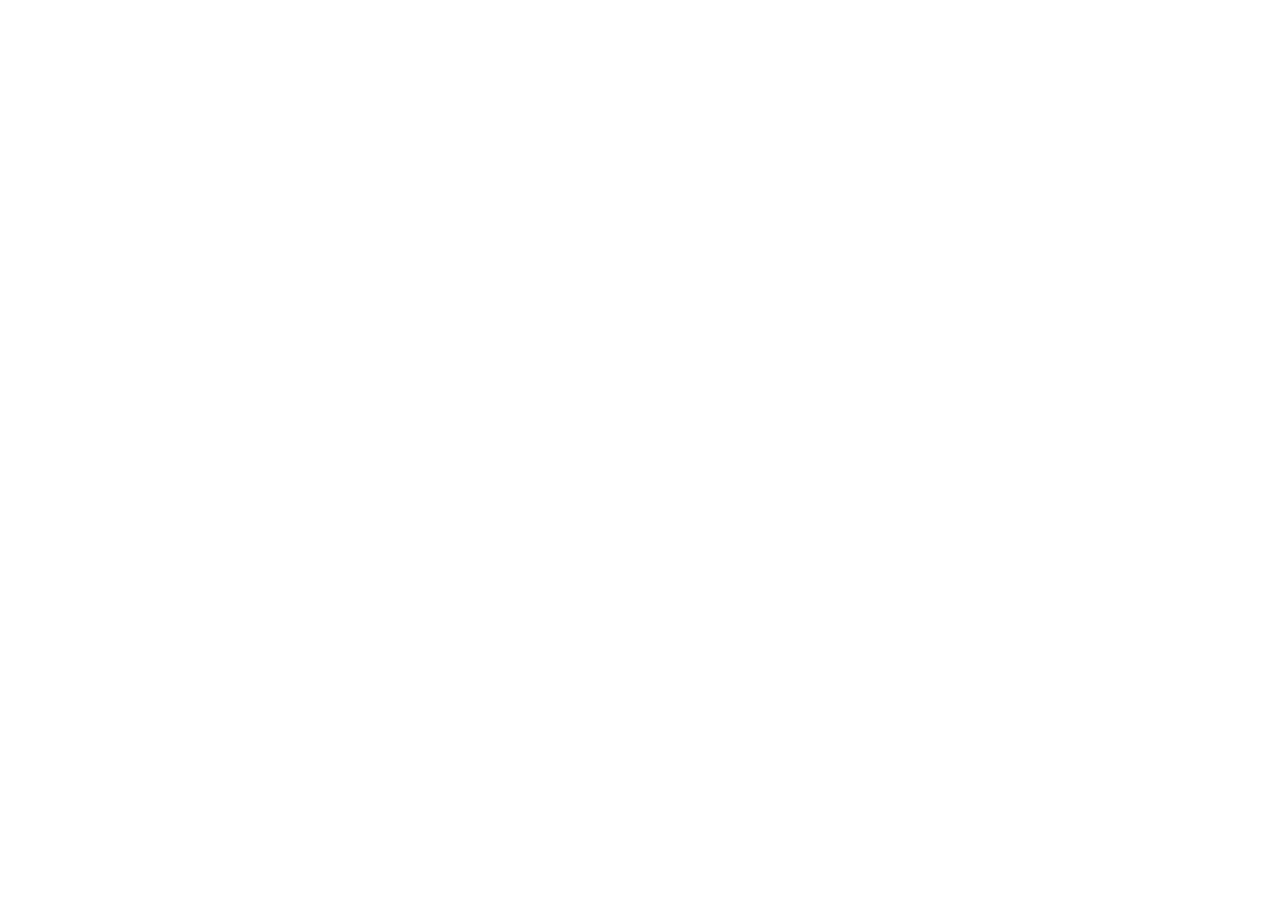
==== Tarefa - 02/index.html @ 801992ba "0.0.0 - Iniciar projeto" ====
<!DOCTYPE html>
 <html lang="en">
 <head>
    <meta charset="UTF-8">
    <meta name="viewport" content="width=device-width, initial-scale=1.0">
    <title>Document</title>
 </head>
 <body>
    
 </body>
 </html>
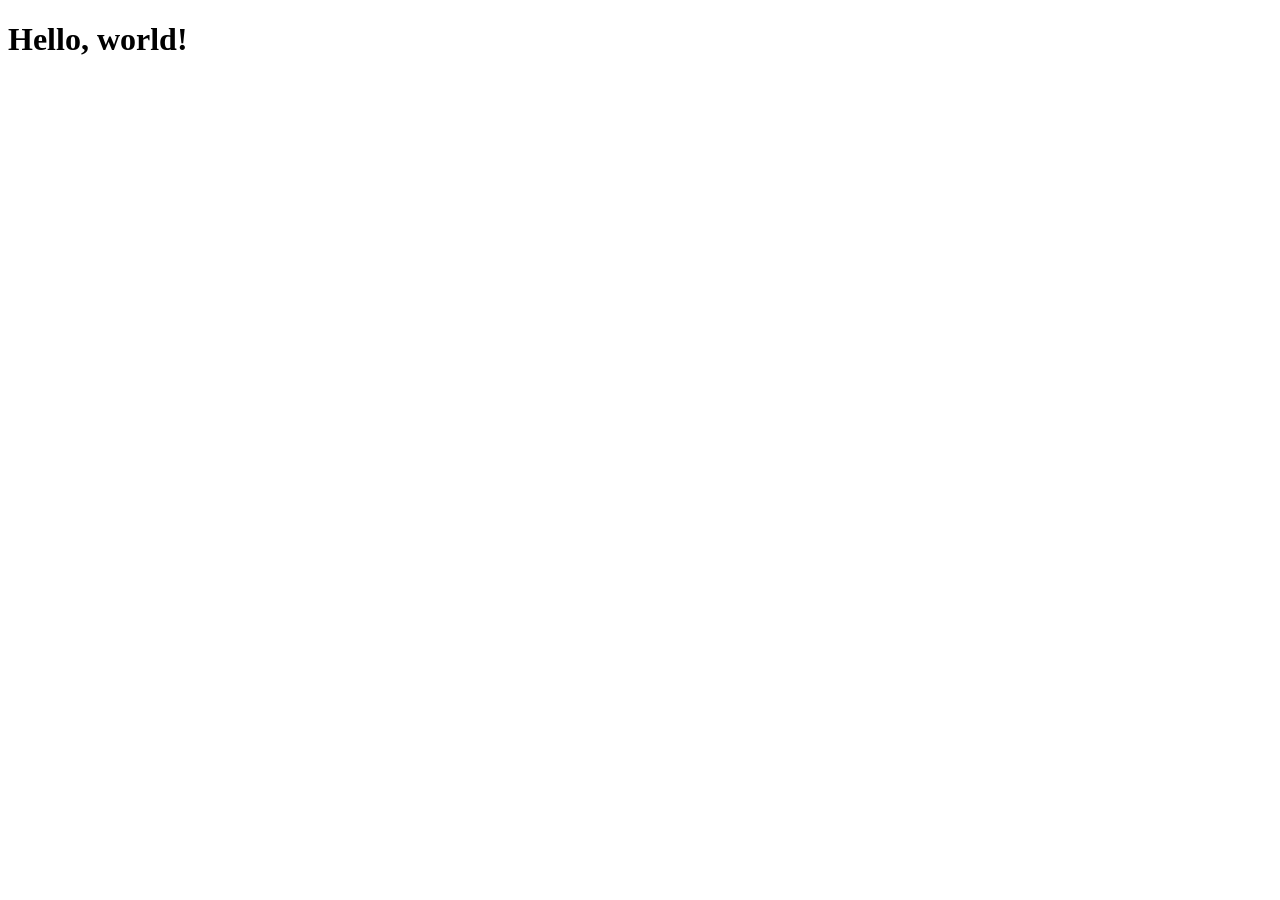
==== commit 2976fe41: "0.0.3 - Primeiro título" ====
--- a/Tarefa - 02/index.html
+++ b/Tarefa - 02/index.html
@@ -6,6 +6,6 @@
     <title>Document</title>
  </head>
  <body>
-    
+    <h1>Hello, world!</h1>
  </body>
  </html>
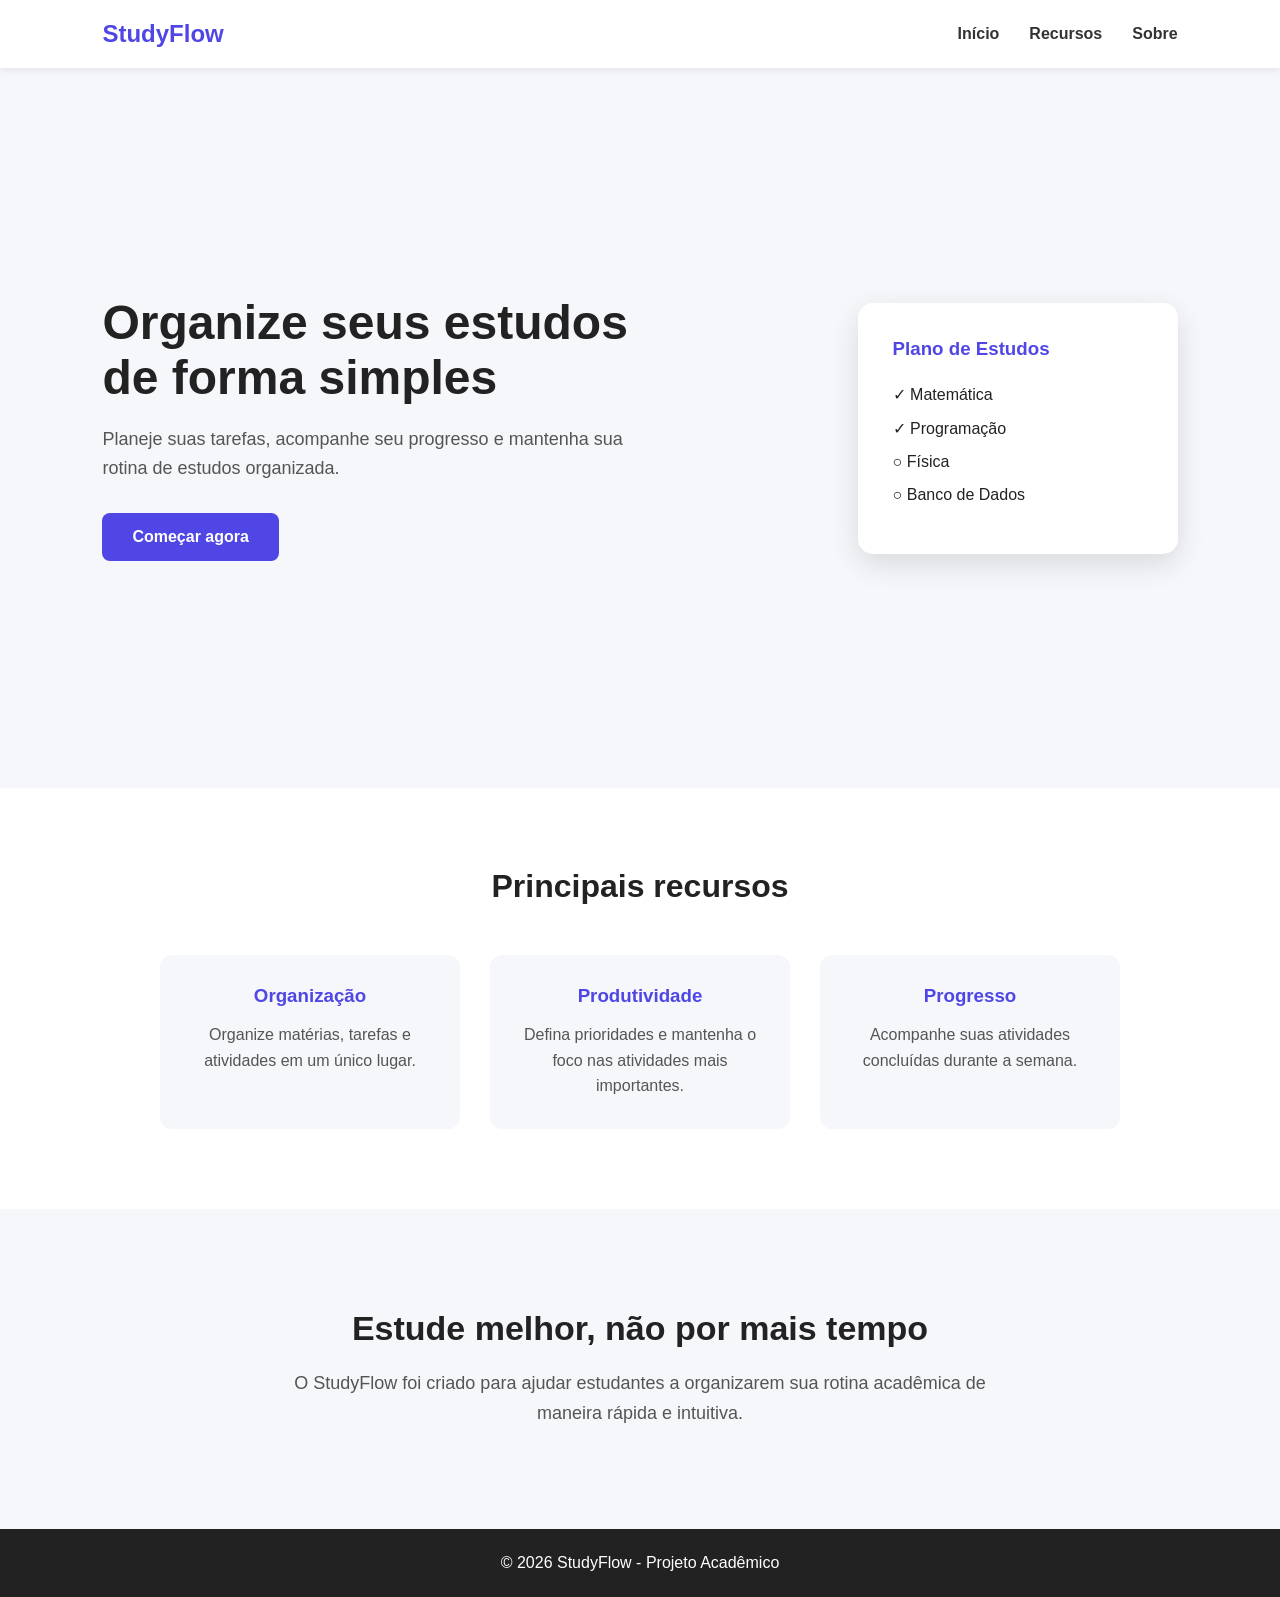
==== commit b1ccde59: "0.1.0 - Primeiro MVP" ====
--- a/Tarefa - 02/index.html
+++ b/Tarefa - 02/index.html
@@ -1,11 +1,114 @@
- <!DOCTYPE html>
- <html lang="en">
- <head>
+<!DOCTYPE html>
+<html lang="pt-br">
+
+<head>
     <meta charset="UTF-8">
     <meta name="viewport" content="width=device-width, initial-scale=1.0">
-    <title>Document</title>
- </head>
- <body>
-    <h1>Hello, world!</h1>
- </body>
- </html>+
+    <title>StudyFlow</title>
+
+    <link rel="stylesheet" href="style.css">
+</head>
+
+<body>
+
+    <header>
+        <nav class="navbar">
+            <h1 class="logo">StudyFlow</h1>
+
+            <ul class="nav-links">
+                <li><a href="#inicio">Início</a></li>
+                <li><a href="#recursos">Recursos</a></li>
+                <li><a href="#sobre">Sobre</a></li>
+            </ul>
+        </nav>
+    </header>
+
+    <main>
+
+        <section class="hero" id="inicio">
+
+            <div class="hero-text">
+                <h2>Organize seus estudos de forma simples</h2>
+
+                <p>
+                    Planeje suas tarefas, acompanhe seu progresso
+                    e mantenha sua rotina de estudos organizada.
+                </p>
+
+                <button id="ctaButton">Começar agora</button>
+            </div>
+
+            <div class="hero-image">
+                <div class="study-card">
+                    <h3>Plano de Estudos</h3>
+
+                    <p>✓ Matemática</p>
+                    <p>✓ Programação</p>
+                    <p>○ Física</p>
+                    <p>○ Banco de Dados</p>
+                </div>
+            </div>
+
+        </section>
+
+        <section class="features" id="recursos">
+
+            <h2>Principais recursos</h2>
+
+            <div class="cards">
+
+                <div class="card">
+                    <h3>Organização</h3>
+
+                    <p>
+                        Organize matérias, tarefas e atividades
+                        em um único lugar.
+                    </p>
+                </div>
+
+                <div class="card">
+                    <h3>Produtividade</h3>
+
+                    <p>
+                        Defina prioridades e mantenha o foco
+                        nas atividades mais importantes.
+                    </p>
+                </div>
+
+                <div class="card">
+                    <h3>Progresso</h3>
+
+                    <p>
+                        Acompanhe suas atividades concluídas
+                        durante a semana.
+                    </p>
+                </div>
+
+            </div>
+
+        </section>
+
+        <section class="about" id="sobre">
+
+            <h2>Estude melhor, não por mais tempo</h2>
+
+            <p>
+                O StudyFlow foi criado para ajudar estudantes
+                a organizarem sua rotina acadêmica de maneira
+                rápida e intuitiva.
+            </p>
+
+        </section>
+
+    </main>
+
+    <footer>
+        <p>© 2026 StudyFlow - Projeto Acadêmico</p>
+    </footer>
+
+    <script src="script.js"></script>
+
+</body>
+
+</html>
--- a/Tarefa - 02/style.css
+++ b/Tarefa - 02/style.css
@@ -0,0 +1,253 @@
+/* Configurações gerais */
+
+* {
+    margin: 0;
+    padding: 0;
+    box-sizing: border-box;
+}
+
+html {
+    scroll-behavior: smooth;
+}
+
+body {
+    font-family: Arial, Helvetica, sans-serif;
+    background-color: #f5f7fa;
+    color: #222;
+}
+
+
+/* Navbar */
+
+header {
+    background-color: white;
+    padding: 20px 8%;
+    box-shadow: 0 2px 8px rgba(0, 0, 0, 0.08);
+}
+
+.navbar {
+    display: flex;
+    justify-content: space-between;
+    align-items: center;
+}
+
+.logo {
+    color: #4f46e5;
+}
+
+.nav-links {
+    display: flex;
+    gap: 30px;
+    list-style: none;
+}
+
+.nav-links a {
+    text-decoration: none;
+    color: #333;
+    font-weight: bold;
+}
+
+.nav-links a:hover {
+    color: #4f46e5;
+}
+
+
+/* Hero */
+
+.hero {
+    min-height: 80vh;
+
+    display: flex;
+    justify-content: space-between;
+    align-items: center;
+
+    padding: 60px 8%;
+    gap: 60px;
+}
+
+.hero-text {
+    max-width: 550px;
+}
+
+.hero-text h2 {
+    font-size: 48px;
+    margin-bottom: 20px;
+}
+
+.hero-text p {
+    font-size: 18px;
+    line-height: 1.6;
+    margin-bottom: 30px;
+    color: #555;
+}
+
+.hero-text button {
+    padding: 15px 30px;
+
+    border: none;
+    border-radius: 8px;
+
+    background-color: #4f46e5;
+    color: white;
+
+    font-size: 16px;
+    font-weight: bold;
+
+    cursor: pointer;
+
+    transition: 0.3s;
+}
+
+.hero-text button:hover {
+    background-color: #3730a3;
+    transform: translateY(-2px);
+}
+
+
+/* Card do Hero */
+
+.hero-image {
+    display: flex;
+    justify-content: center;
+    align-items: center;
+}
+
+.study-card {
+    width: 320px;
+
+    background-color: white;
+
+    padding: 35px;
+
+    border-radius: 15px;
+
+    box-shadow: 0 10px 30px rgba(0, 0, 0, 0.12);
+}
+
+.study-card h3 {
+    margin-bottom: 25px;
+    color: #4f46e5;
+}
+
+.study-card p {
+    margin: 15px 0;
+}
+
+
+/* Recursos */
+
+.features {
+    background-color: white;
+
+    padding: 80px 8%;
+
+    text-align: center;
+}
+
+.features h2 {
+    font-size: 32px;
+    margin-bottom: 50px;
+}
+
+.cards {
+    display: flex;
+    justify-content: center;
+    gap: 30px;
+}
+
+.card {
+    width: 300px;
+
+    padding: 30px;
+
+    background-color: #f5f7fa;
+
+    border-radius: 12px;
+
+    transition: 0.3s;
+}
+
+.card:hover {
+    transform: translateY(-8px);
+
+    box-shadow: 0 8px 20px rgba(0, 0, 0, 0.1);
+}
+
+.card h3 {
+    margin-bottom: 15px;
+    color: #4f46e5;
+}
+
+.card p {
+    line-height: 1.6;
+    color: #555;
+}
+
+
+/* Sobre */
+
+.about {
+    padding: 100px 8%;
+
+    text-align: center;
+}
+
+.about h2 {
+    font-size: 34px;
+    margin-bottom: 20px;
+}
+
+.about p {
+    max-width: 700px;
+
+    margin: auto;
+
+    font-size: 18px;
+    line-height: 1.7;
+
+    color: #555;
+}
+
+
+/* Rodapé */
+
+footer {
+    background-color: #222;
+    color: white;
+
+    text-align: center;
+
+    padding: 25px;
+}
+
+
+/* Responsividade */
+
+@media (max-width: 768px) {
+
+    .nav-links {
+        display: none;
+    }
+
+    .hero {
+        flex-direction: column;
+
+        text-align: center;
+
+        padding-top: 80px;
+    }
+
+    .hero-text h2 {
+        font-size: 36px;
+    }
+
+    .cards {
+        flex-direction: column;
+        align-items: center;
+    }
+
+    .study-card {
+        width: 100%;
+        max-width: 320px;
+    }
+}
